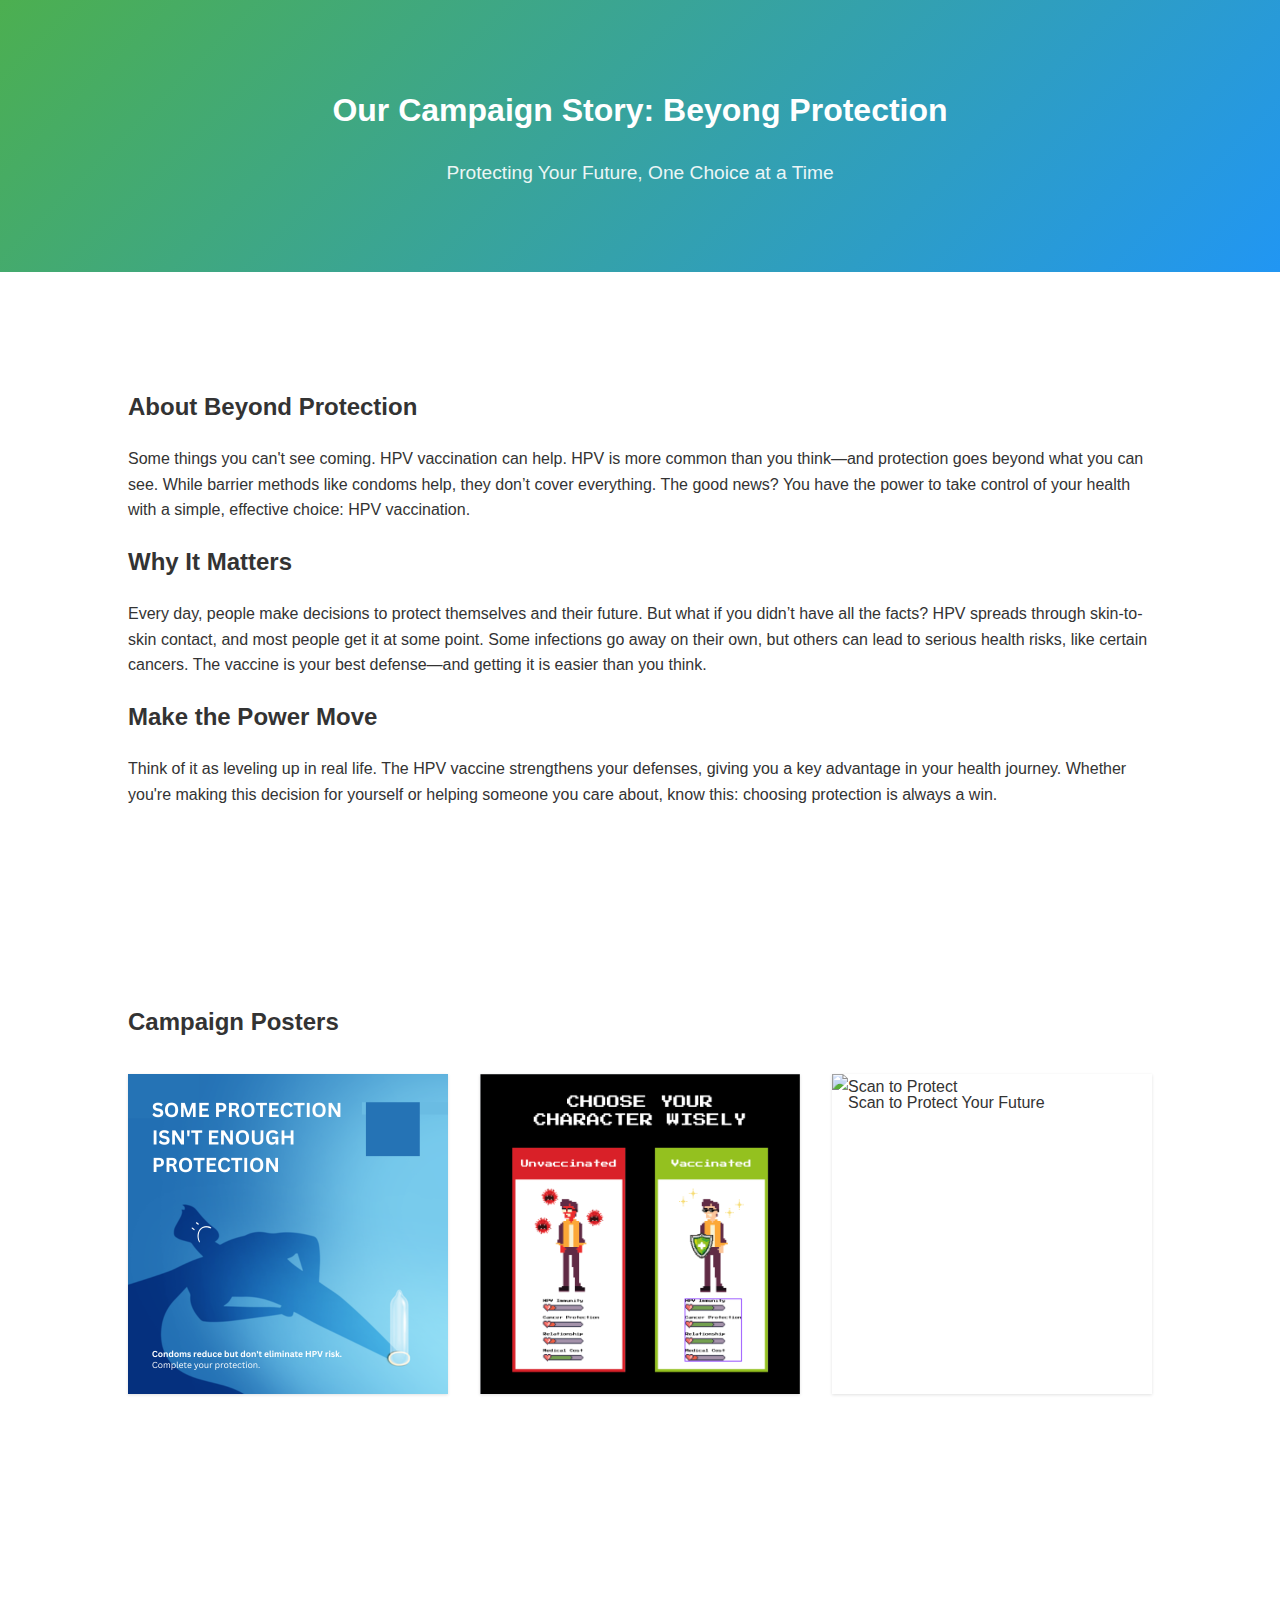
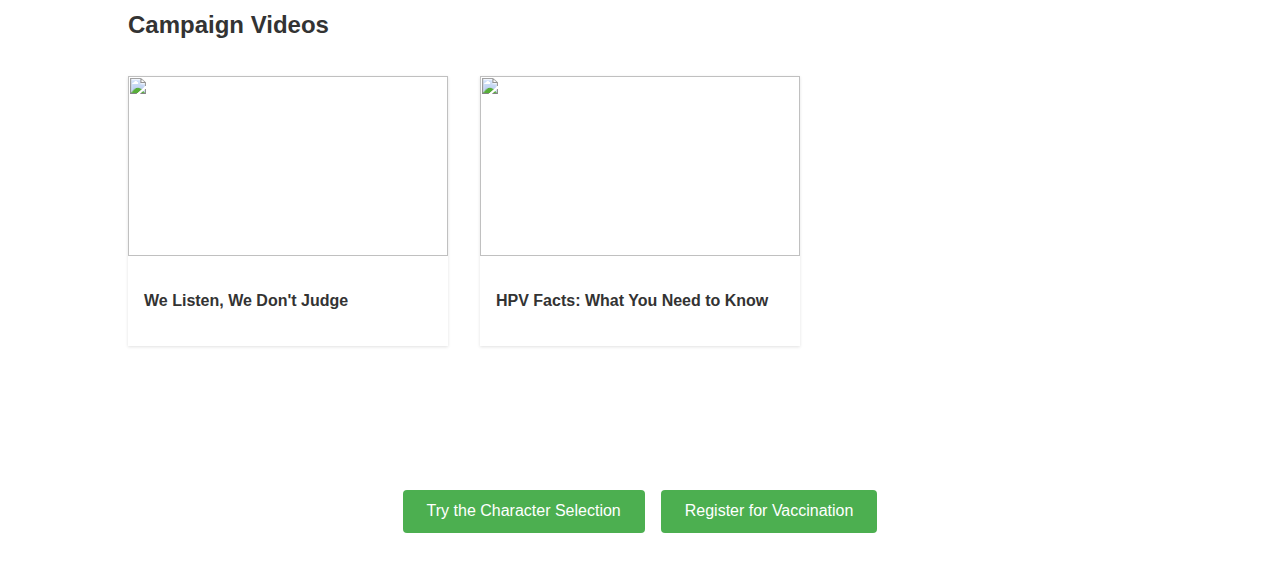
==== our-story.html @ a7cc2c3d "Add files via upload" ====
<!DOCTYPE html>
<html lang="en">
<head>
    <meta charset="UTF-8">
    <meta name="viewport" content="width=device-width, initial-scale=1.0">
    <title>Our HPV Campaign Story</title>
    <link rel="stylesheet" href="styles.css">
    <script src="https://code.jquery.com/jquery-3.3.1.min.js"></script>
    <script src="js/jquery.fancybox.min.js"></script>
</head>
<body>
    <header>
        <h1>Our Campaign Story: Beyong Protection</h1>
        <p class="subtitle">Protecting Your Future, One Choice at a Time</p>
    </header>

    <section class="campaign-info">
        <h2>About Beyond Protection</h2>
        <p>Some things you can't see coming. HPV vaccination can help. HPV is more common than you think—and protection goes beyond what you can see. While barrier methods like condoms help, they don’t cover everything. The good news? You have the power to take control of your health with a simple, effective choice: HPV vaccination.</p>
        <h2>Why It Matters</h2>
        <p>Every day, people make decisions to protect themselves and their future. But what if you didn’t have all the facts? HPV spreads through skin-to-skin contact, and most people get it at some point. Some infections go away on their own, but others can lead to serious health risks, like certain cancers. The vaccine is your best defense—and getting it is easier than you think.</p>
        <h2>Make the Power Move</h2>
        <p>Think of it as leveling up in real life. The HPV vaccine strengthens your defenses, giving you a key advantage in your health journey. Whether you're making this decision for yourself or helping someone you care about, know this: choosing protection is always a win.</p>
    </section>

    <section class="gallery">
        <h2>Campaign Posters</h2>
        <div class="gallery-grid">
            <article class="item">
                <figure>
                    <img src="condom.png" alt="Condom is Not Enough">
                    <figcaption>Condom is Not Enough</figcaption>
                </figure>
            </article>
            <article class="item">
                <figure>
                    <img src="characters.png" alt="Choose Your Character">
                    <figcaption>Choose Your Character</figcaption>
                </figure>
            </article>
            <article class="item">
                <figure>
                    <img src="poster3.jpg" alt="Scan to Protect">
                    <figcaption>Scan to Protect Your Future</figcaption>
                </figure>
            </article>
        </div>
    </section>

    <section class="video-gallery">
        <h2>Campaign Videos</h2>
        <div class="video-grid">
            <article class="video">
                <figure>
                    <a class="fancybox fancybox.iframe" href="//www.youtube.com/embed/VIDEO_ID_1">
                        <img class="videoThumb" src="//i1.ytimg.com/vi/VIDEO_ID_1/mqdefault.jpg">
                    </a>
                </figure>
                <h3 class="videoTitle">We Listen, We Don't Judge</h3>
            </article>
            <article class="video">
                <figure>
                    <a class="fancybox fancybox.iframe" href="//www.youtube.com/embed/VIDEO_ID_2">
                        <img class="videoThumb" src="//i1.ytimg.com/vi/VIDEO_ID_2/mqdefault.jpg">
                    </a>
                </figure>
                <h3 class="videoTitle">HPV Facts: What You Need to Know</h3>
            </article>
        </div>
    </section>

    <div class="nav-buttons">
        <button onclick="window.location.href='index.html'">Try the Character Selection</button>
        <button onclick="window.location.href='registration.html'">Register for Vaccination</button>
    </div>

    <script>
        $(document).ready(function() {
            $('.fancybox').fancybox({
                padding: 0,
                maxWidth: '100%',
                maxHeight: '100%',
                width: 560,
                height: 315,
                autoSize: true,
                closeClick: true,
                openEffect: 'elastic',
                closeEffect: 'elastic'
            });
        });
    </script>
</body>
</html>
---- styles.css ----
/* Base styles */
body {
    margin: 0;
    padding: 0;
    font-family: sans-serif;
    background-color: #fff;
    color: #333;
    line-height: 1.6;
}

/* Typography */
h1, h2, h3 {
    font-weight: bold;
}

/* White space and layout */
header, section {
    padding: 5% 10%;
    margin-bottom: 2rem;
}

header {
    background: linear-gradient(135deg, #4CAF50, #2196F3);
    color: white;
    text-align: center;
}

.subtitle {
    font-size: 1.2rem;
    opacity: 0.9;
}

/* Gallery grid */
.gallery-grid, .video-grid {
    display: grid;
    grid-template-columns: repeat(auto-fill, minmax(300px, 1fr));
    gap: 2rem;
    margin: 2rem 0;
}


.item, .video {
    background: #fff;
    box-shadow: 0 1px 3px rgba(0, 0, 0, 0.12);
    transition: transform 0.3s ease;
    width: 100%;
}

.item:hover, .video:hover {
    transform: translateY(-5px);
}

figure {
    margin: 0;
    height: 0;
    padding-bottom: 100%;
    overflow: hidden;
    position: relative;
}

figure img {
    position: absolute;
    top: 0;
    left: 0;
    width: 100%;
    height: 100%;
    object-fit: cover;
}

figcaption, .videoTitle {
    padding: 1rem;
    font-size: 1rem;
}

/* Video gallery */
.video figure {
    height: 0;
    padding-bottom: 56.25%;
    overflow: hidden;
}

.video figure a {
    display: block;
    margin: 0;
    padding: 0;
    border: none;
    line-height: 0;
}

.videoThumb {
    width: 100%;
    opacity: 1;
    transition: opacity 0.3s;
}

.videoThumb:hover {
    opacity: 0.75;
}

/* Navigation buttons */
.nav-buttons {
    display: flex;
    justify-content: center;
    gap: 1rem;
    margin: 3rem 0;
    padding: 0 10%;
}

button {
    padding: 0.8rem 1.5rem;
    background-color: #4CAF50;
    color: white;
    border: none;
    border-radius: 4px;
    cursor: pointer;
    font-size: 1rem;
    transition: background-color 0.3s;
}

button:hover {
    background-color: #45a049;
}

/* Responsive design */
@media (max-width: 1024px) {
    .gallery-grid, .video-grid {
        grid-template-columns: repeat(2, 1fr);
    }
}

@media (max-width: 600px) {
    .gallery-grid, .video-grid {
        grid-template-columns: 1fr;
    }
    
    .nav-buttons {
        flex-direction: column;
    }
}
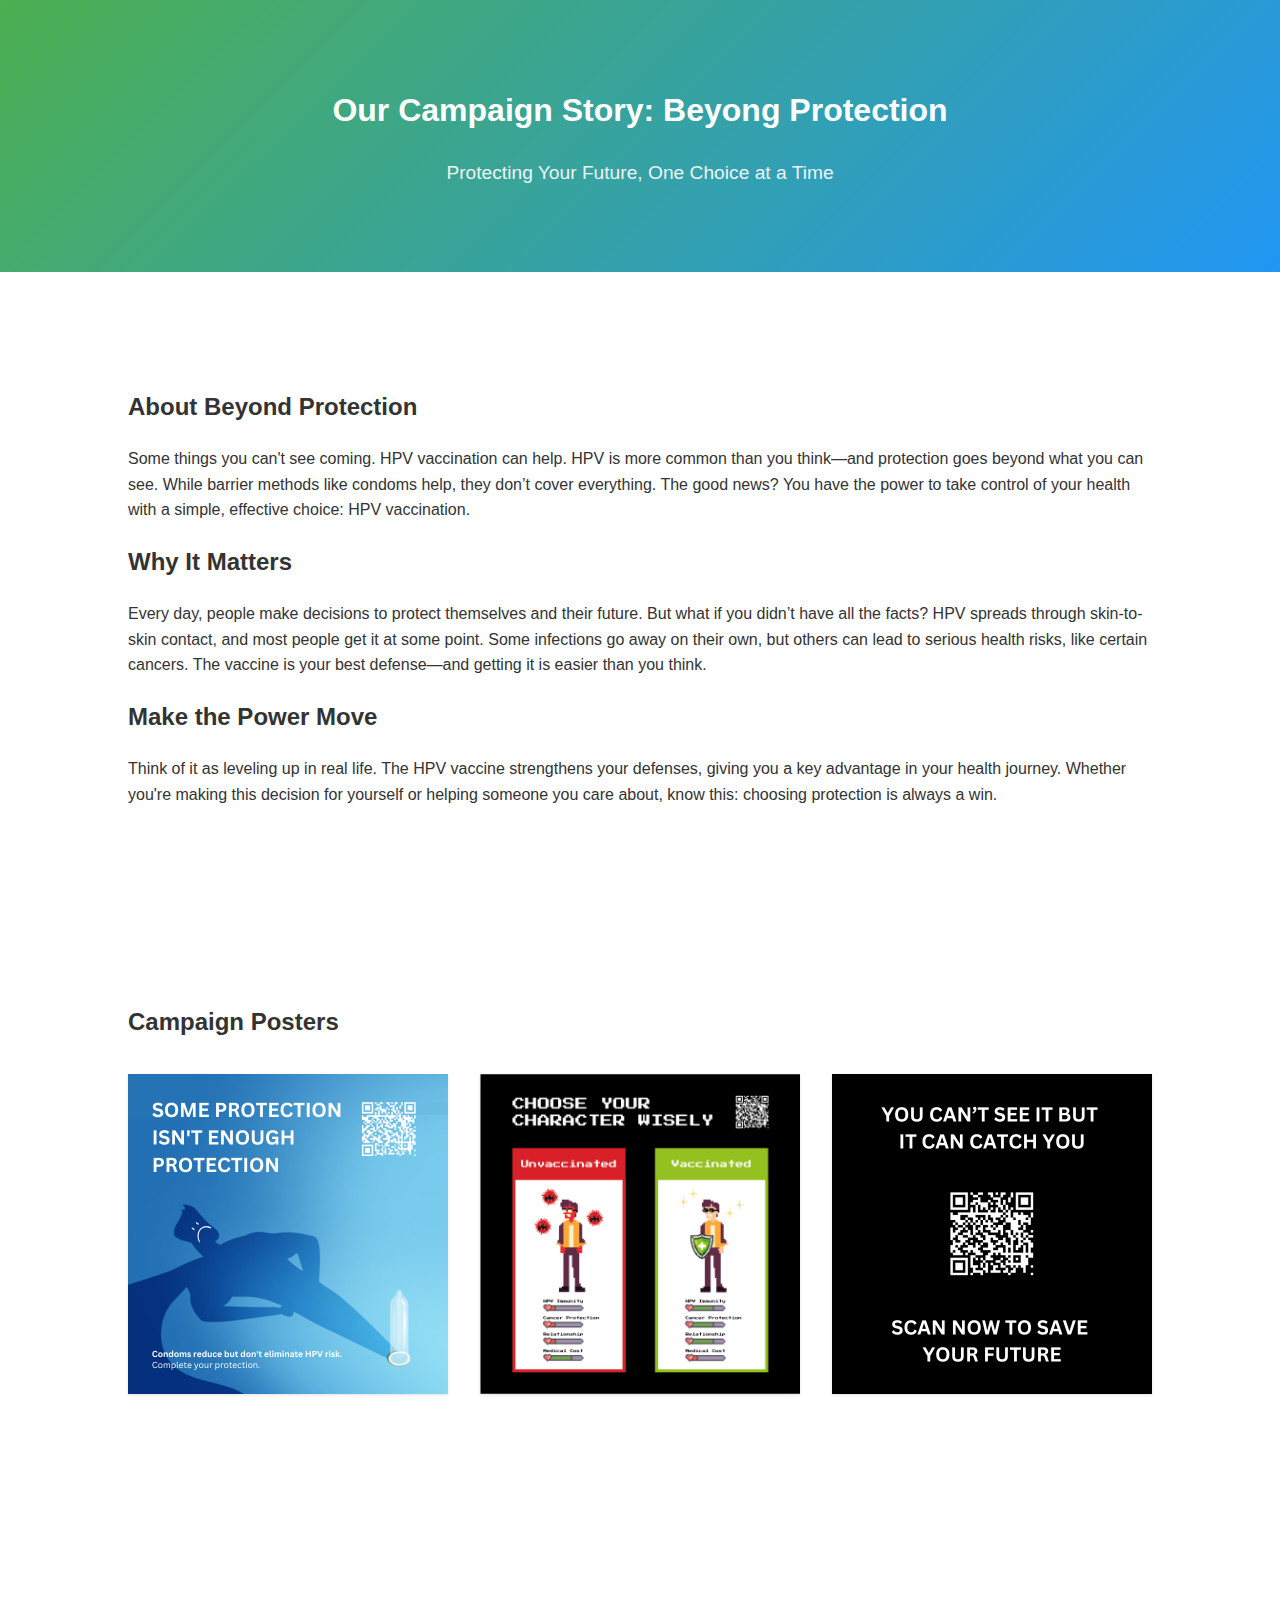
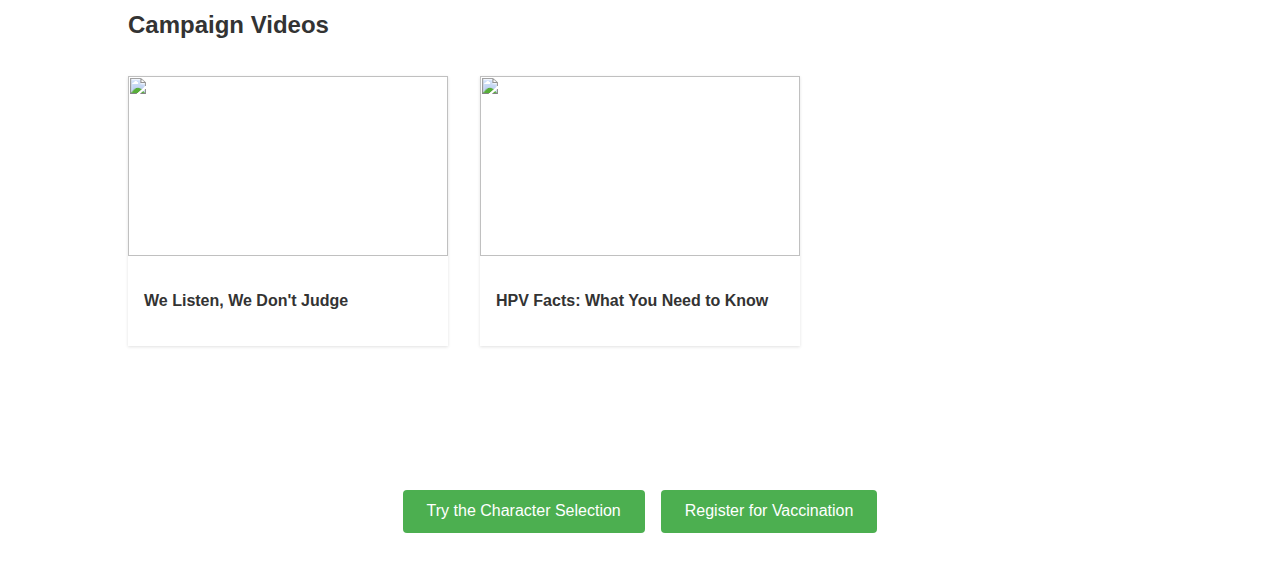
==== commit 6327f85f: "Update our-story.html" ====
--- a/our-story.html
+++ b/our-story.html
@@ -40,7 +40,7 @@
             </article>
             <article class="item">
                 <figure>
-                    <img src="poster3.jpg" alt="Scan to Protect">
+                    <img src="poster3.png" alt="Scan to Protect">
                     <figcaption>Scan to Protect Your Future</figcaption>
                 </figure>
             </article>
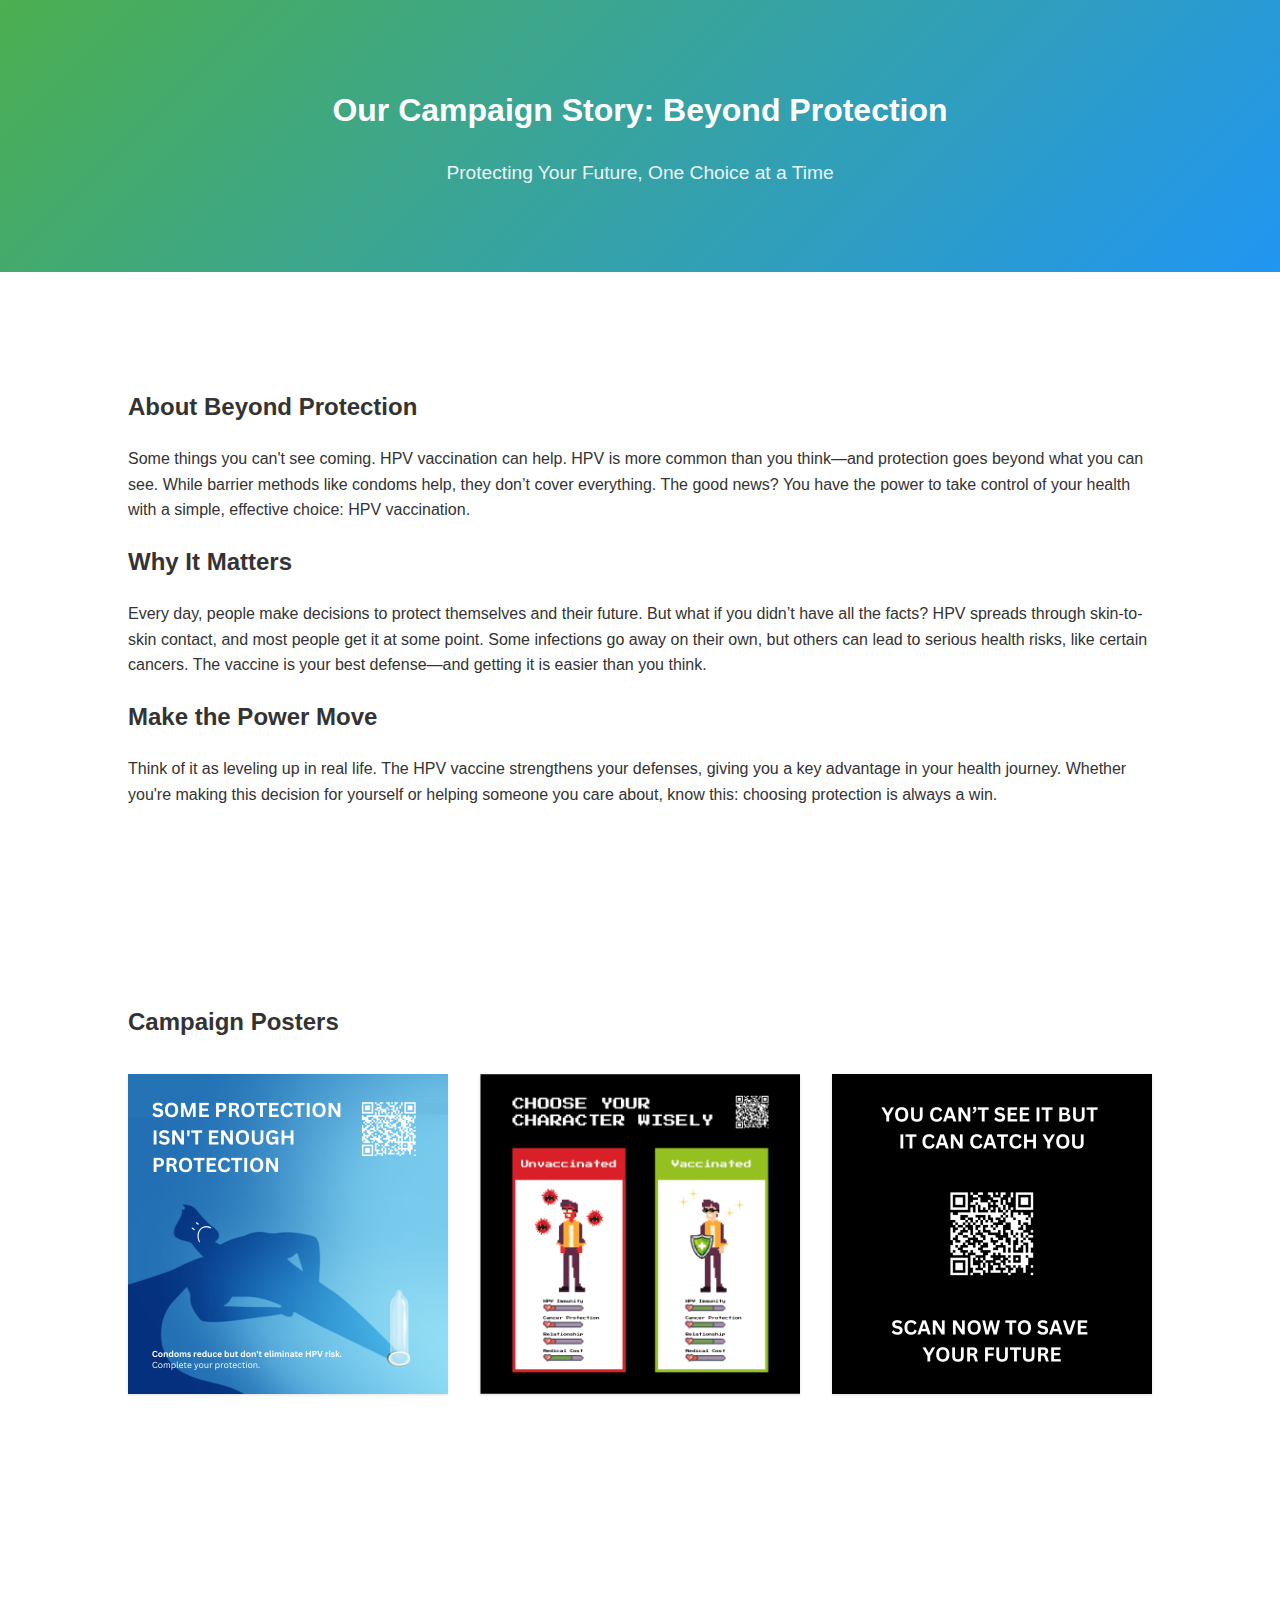
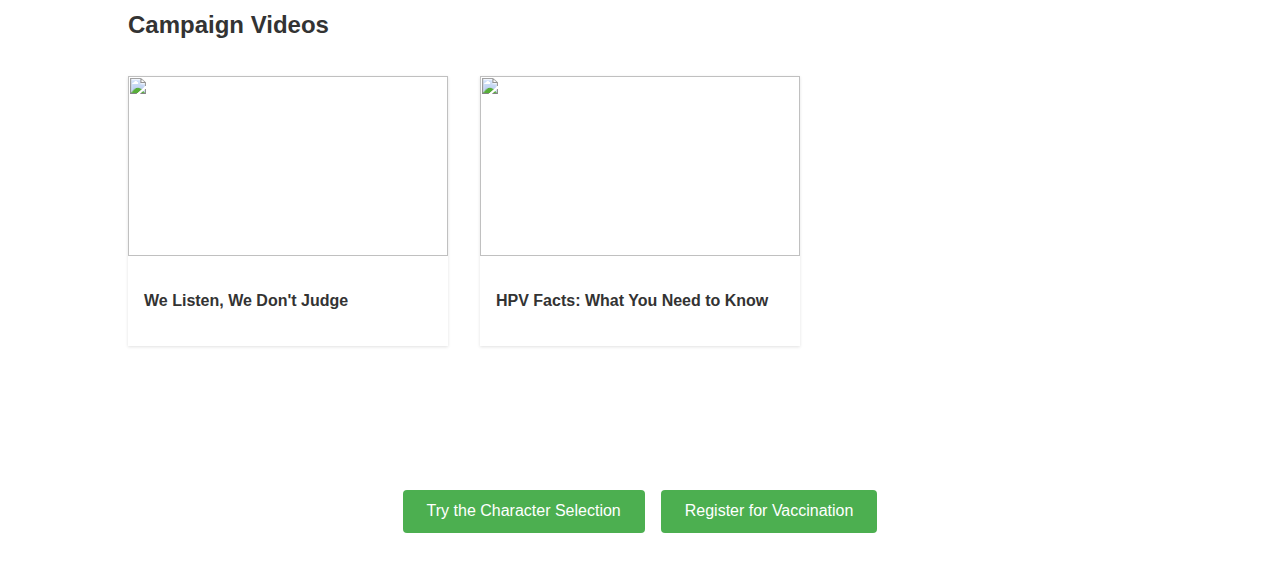
==== commit c8a43255: "Update our-story.html" ====
--- a/our-story.html
+++ b/our-story.html
@@ -10,7 +10,7 @@
 </head>
 <body>
     <header>
-        <h1>Our Campaign Story: Beyong Protection</h1>
+        <h1>Our Campaign Story: Beyond Protection</h1>
         <p class="subtitle">Protecting Your Future, One Choice at a Time</p>
     </header>
 
@@ -40,7 +40,7 @@
             </article>
             <article class="item">
                 <figure>
-                    <img src="poster3.png" alt="Scan to Protect">
+                    <img src="scanit.png" alt="Scan to Protect">
                     <figcaption>Scan to Protect Your Future</figcaption>
                 </figure>
             </article>
